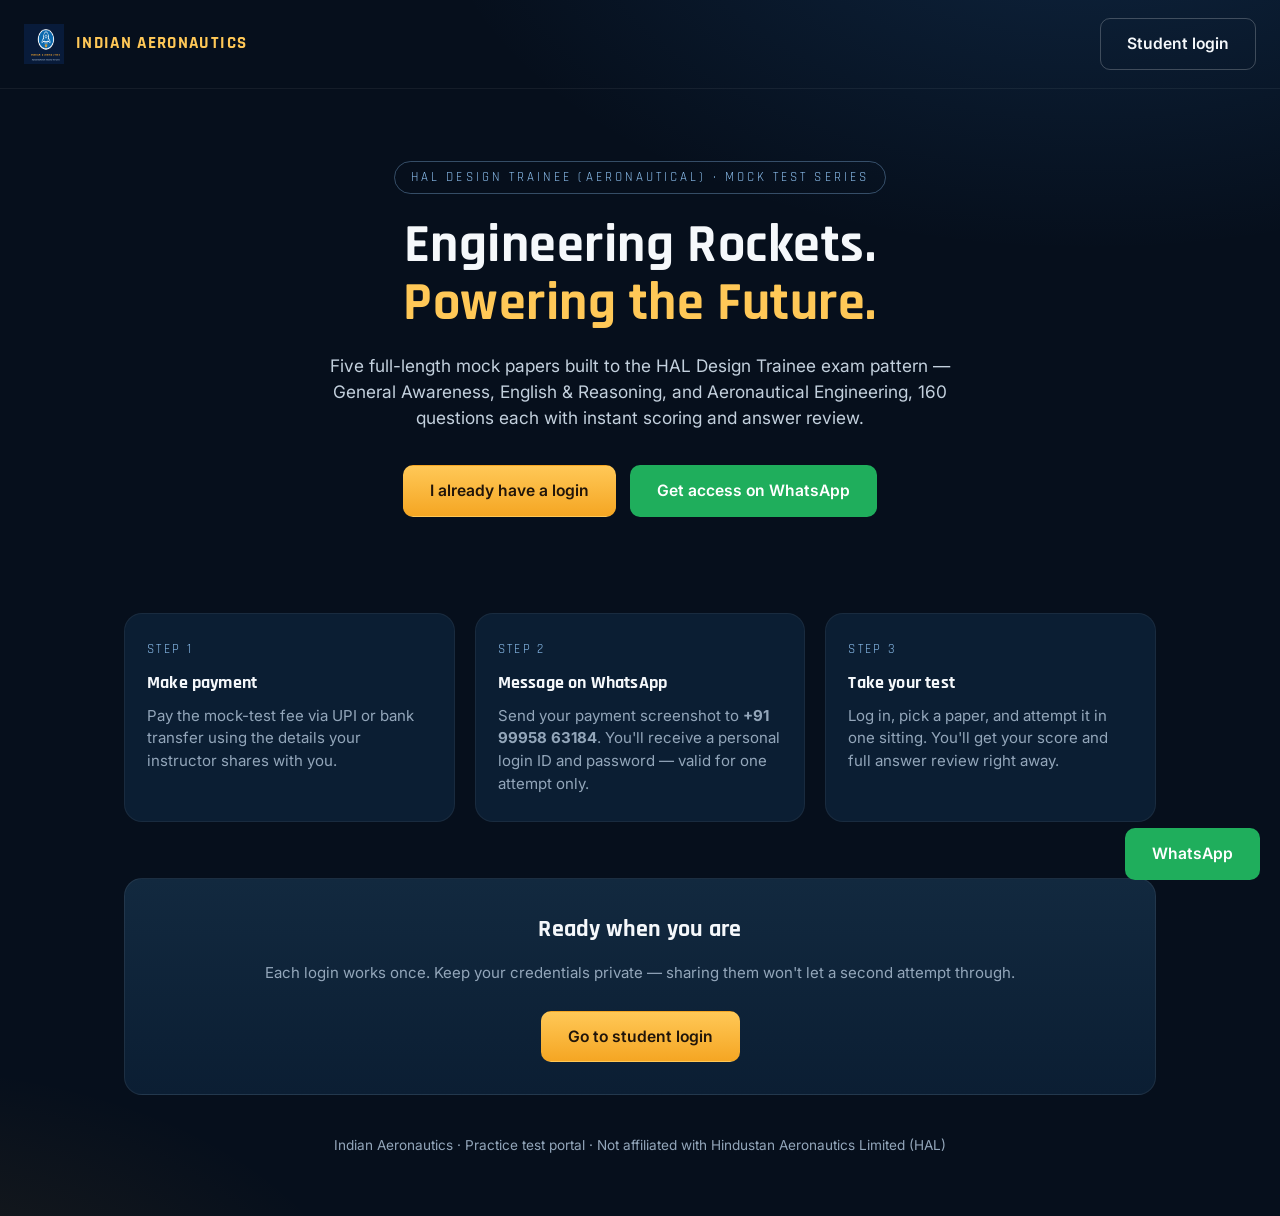
==== index.html @ 5b1483c2 "Initial HAL DT mock test portal" ====
<!DOCTYPE html>
<html lang="en">
<head>
<meta charset="UTF-8" />
<meta name="viewport" content="width=device-width, initial-scale=1.0" />
<title>Indian Aeronautics — HAL Design Trainee Mock Test Portal</title>
<link rel="icon" href="assets/logo.png" />
<link rel="preconnect" href="https://fonts.googleapis.com">
<link href="https://fonts.googleapis.com/css2?family=Rajdhani:wght@600;700&family=Inter:wght@400;500;600&display=swap" rel="stylesheet">
<link rel="stylesheet" href="css/style.css" />
</head>
<body>

<div class="topbar">
  <a class="brand" href="index.html">
    <img src="assets/logo.png" alt="Indian Aeronautics logo" />
    <span class="brand-name">INDIAN AERONAUTICS</span>
  </a>
  <a class="btn btn-outline" href="login.html">Student login</a>
</div>

<section class="shell hero">
  <span class="eyebrow">HAL Design Trainee (Aeronautical) · Mock Test Series</span>
  <h1>Engineering Rockets.<br><span>Powering the Future.</span></h1>
  <p class="lede">
    Five full-length mock papers built to the HAL Design Trainee exam pattern —
    General Awareness, English &amp; Reasoning, and Aeronautical Engineering,
    160 questions each with instant scoring and answer review.
  </p>
  <div class="hero-actions">
    <a class="btn btn-primary" href="login.html">I already have a login</a>
    <a class="btn btn-whatsapp" id="waHero" href="#" target="_blank" rel="noopener">
      Get access on WhatsApp
    </a>
  </div>
</section>

<section class="shell">
  <div class="steps">
    <div class="step">
      <div class="step-index">STEP 1</div>
      <h3>Make payment</h3>
      <p>Pay the mock-test fee via UPI or bank transfer using the details your instructor shares with you.</p>
    </div>
    <div class="step">
      <div class="step-index">STEP 2</div>
      <h3>Message on WhatsApp</h3>
      <p>Send your payment screenshot to <strong id="waNumberText">+91 99958 63184</strong>. You'll receive a personal login ID and password — valid for one attempt only.</p>
    </div>
    <div class="step">
      <div class="step-index">STEP 3</div>
      <h3>Take your test</h3>
      <p>Log in, pick a paper, and attempt it in one sitting. You'll get your score and full answer review right away.</p>
    </div>
  </div>
</section>

<section class="shell">
  <div class="card text-center">
    <h2 class="panel-title">Ready when you are</h2>
    <p class="panel-sub">Each login works once. Keep your credentials private — sharing them won't let a second attempt through.</p>
    <div class="hero-actions" style="margin-top:0;">
      <a class="btn btn-primary" href="login.html">Go to student login</a>
    </div>
  </div>
</section>

<footer class="site-footer">
  Indian Aeronautics · Practice test portal · Not affiliated with Hindustan Aeronautics Limited (HAL)
</footer>

<a class="wa-float btn btn-whatsapp" id="waFloat" href="#" target="_blank" rel="noopener" aria-label="Contact on WhatsApp">
  WhatsApp
</a>

<script>
  const WA_NUMBER = "919995863184"; // country code + number, no spaces or plus sign
  const waLink = `https://wa.me/${WA_NUMBER}?text=${encodeURIComponent("Hi, I'd like access to the Indian Aeronautics HAL DT mock test. I've made the payment.")}`;
  document.getElementById("waHero").href = waLink;
  document.getElementById("waFloat").href = waLink;
</script>
</body>
</html>
---- css/style.css ----
/* ==========================================================================
   INDIAN AERONAUTICS — TEST PORTAL
   Design tokens derived from the brand mark:
     navy field, blue instrument ring, orange flame accent.
   ========================================================================== */

:root {
  --navy-950: #060f1c;
  --navy-900: #0b1e33;
  --navy-800: #12293f;
  --navy-700: #1a3a55;
  --blue-500: #2f7fd1;
  --blue-300: #8dc0ef;
  --orange-500: #f5a623;
  --orange-400: #ffc857;
  --white: #f5f8fb;
  --gray-300: #c3d0dd;
  --gray-400: #93a6ba;
  --green-500: #33c481;
  --red-500: #e5555c;
  --radius-md: 10px;
  --radius-lg: 18px;
  --font-display: "Rajdhani", "Segoe UI", sans-serif;
  --font-body: "Inter", "Segoe UI", sans-serif;
}

* { box-sizing: border-box; }

html { scroll-behavior: smooth; }

body {
  margin: 0;
  min-height: 100vh;
  background:
    radial-gradient(1100px 620px at 85% -10%, rgba(47,127,209,0.20), transparent 60%),
    radial-gradient(900px 500px at -10% 110%, rgba(245,166,35,0.10), transparent 55%),
    var(--navy-950);
  color: var(--white);
  font-family: var(--font-body);
  line-height: 1.5;
}

h1, h2, h3, .display {
  font-family: var(--font-display);
  font-weight: 700;
  letter-spacing: 0.01em;
  margin: 0;
}

a { color: var(--blue-300); }

button, input {
  font-family: inherit;
}

/* ---- Layout shells ---- */

.shell {
  max-width: 1080px;
  margin: 0 auto;
  padding: 0 24px;
}

.topbar {
  display: flex;
  align-items: center;
  justify-content: space-between;
  padding: 18px 24px;
  border-bottom: 1px solid rgba(255,255,255,0.06);
}

.brand {
  display: flex;
  align-items: center;
  gap: 12px;
  text-decoration: none;
  color: var(--white);
}

.brand img { width: 40px; height: 40px; display: block; }

.brand-name {
  font-family: var(--font-display);
  font-weight: 700;
  font-size: 1.05rem;
  letter-spacing: 0.08em;
  color: var(--orange-400);
}

.narrow {
  max-width: 560px;
  margin: 0 auto;
}

.center-page {
  min-height: calc(100vh - 74px);
  display: flex;
  align-items: center;
  justify-content: center;
  padding: 40px 20px;
}

/* ---- Hero ---- */

.hero {
  padding: 72px 0 40px;
  text-align: center;
}

.hero .eyebrow {
  display: inline-block;
  font-family: var(--font-display);
  font-size: 0.8rem;
  letter-spacing: 0.24em;
  text-transform: uppercase;
  color: var(--blue-300);
  border: 1px solid rgba(141,192,239,0.35);
  border-radius: 999px;
  padding: 6px 16px;
  margin-bottom: 22px;
}

.hero h1 {
  font-size: clamp(2.1rem, 5vw, 3.4rem);
  line-height: 1.08;
  color: var(--white);
}

.hero h1 span { color: var(--orange-400); }

.hero p.lede {
  max-width: 620px;
  margin: 20px auto 0;
  color: var(--gray-300);
  font-size: 1.08rem;
}

.hero-actions {
  display: flex;
  gap: 14px;
  justify-content: center;
  margin-top: 34px;
  flex-wrap: wrap;
}

/* ---- Buttons ---- */

.btn {
  display: inline-flex;
  align-items: center;
  gap: 10px;
  padding: 13px 26px;
  border-radius: var(--radius-md);
  font-weight: 600;
  font-size: 0.98rem;
  text-decoration: none;
  border: 1px solid transparent;
  cursor: pointer;
  transition: transform 0.12s ease, background 0.15s ease, border-color 0.15s ease;
}

.btn:active { transform: translateY(1px); }

.btn-primary {
  background: linear-gradient(180deg, var(--orange-400), var(--orange-500));
  color: #21150a;
}
.btn-primary:hover { filter: brightness(1.06); }

.btn-outline {
  background: transparent;
  border-color: rgba(255,255,255,0.22);
  color: var(--white);
}
.btn-outline:hover { border-color: var(--blue-300); color: var(--blue-300); }

.btn-whatsapp {
  background: #1fae5c;
  color: #ffffff;
}
.btn-whatsapp:hover { filter: brightness(1.08); }

.btn-block { width: 100%; justify-content: center; }
.btn:disabled { opacity: 0.5; cursor: not-allowed; }

/* ---- Cards / panels ---- */

.card {
  background: linear-gradient(180deg, var(--navy-800), var(--navy-900));
  border: 1px solid rgba(255,255,255,0.07);
  border-radius: var(--radius-lg);
  padding: 32px;
}

.panel-title {
  font-size: 1.5rem;
  margin-bottom: 6px;
}

.panel-sub {
  color: var(--gray-400);
  font-size: 0.94rem;
  margin-bottom: 26px;
}

/* ---- How it works steps ---- */

.steps {
  display: grid;
  grid-template-columns: repeat(3, 1fr);
  gap: 20px;
  margin: 56px 0;
}

@media (max-width: 760px) {
  .steps { grid-template-columns: 1fr; }
}

.step {
  background: var(--navy-900);
  border: 1px solid rgba(255,255,255,0.06);
  border-radius: var(--radius-lg);
  padding: 26px 22px;
}

.step .step-index {
  font-family: var(--font-display);
  font-size: 0.82rem;
  letter-spacing: 0.18em;
  color: var(--blue-300);
  margin-bottom: 10px;
}

.step h3 { font-size: 1.15rem; margin-bottom: 8px; }
.step p { color: var(--gray-400); font-size: 0.94rem; margin: 0; }

/* ---- Papers grid ---- */

.papers-grid {
  display: grid;
  grid-template-columns: repeat(auto-fill, minmax(220px, 1fr));
  gap: 16px;
  margin-top: 26px;
}

.paper-card {
  background: var(--navy-900);
  border: 1px solid rgba(255,255,255,0.08);
  border-radius: var(--radius-md);
  padding: 22px;
  display: flex;
  flex-direction: column;
  gap: 6px;
}

.paper-card .paper-name { font-size: 1.15rem; font-family: var(--font-display); font-weight: 700; }
.paper-card .paper-meta { color: var(--gray-400); font-size: 0.86rem; margin-bottom: 12px; }

/* ---- Forms ---- */

.field { margin-bottom: 18px; text-align: left; }

.field label {
  display: block;
  font-size: 0.86rem;
  color: var(--gray-300);
  margin-bottom: 7px;
  letter-spacing: 0.02em;
}

.field input {
  width: 100%;
  padding: 12px 14px;
  border-radius: var(--radius-md);
  border: 1px solid rgba(255,255,255,0.14);
  background: var(--navy-950);
  color: var(--white);
  font-size: 1rem;
  outline: none;
  transition: border-color 0.15s ease;
}

.field input:focus { border-color: var(--blue-500); }

.form-error {
  background: rgba(229,85,92,0.12);
  border: 1px solid rgba(229,85,92,0.4);
  color: #ffb3b6;
  padding: 10px 14px;
  border-radius: var(--radius-md);
  font-size: 0.9rem;
  margin-bottom: 18px;
  display: none;
}

.form-error.visible { display: block; }

/* ---- Exam runner ---- */

.exam-topbar {
  position: sticky;
  top: 0;
  z-index: 10;
  display: flex;
  align-items: center;
  justify-content: space-between;
  gap: 16px;
  padding: 14px 24px;
  background: rgba(6,15,28,0.92);
  backdrop-filter: blur(6px);
  border-bottom: 1px solid rgba(255,255,255,0.08);
}

.gauge-wrap { display: flex; align-items: center; gap: 12px; }

.gauge { position: relative; width: 56px; height: 56px; }
.gauge svg { transform: rotate(-90deg); }
.gauge-track { stroke: rgba(255,255,255,0.1); }
.gauge-fill { stroke: var(--orange-400); transition: stroke-dashoffset 1s linear; }
.gauge-time {
  position: absolute; inset: 0;
  display: flex; align-items: center; justify-content: center;
  font-family: var(--font-display);
  font-size: 0.68rem;
  font-weight: 700;
}

.exam-progress-label { font-size: 0.86rem; color: var(--gray-400); }

.runway {
  display: flex;
  gap: 3px;
  padding: 10px 24px;
  overflow-x: auto;
}

.runway .tick {
  flex: 0 0 auto;
  width: 9px;
  height: 20px;
  border-radius: 2px;
  background: rgba(255,255,255,0.09);
  cursor: pointer;
  border: none;
  padding: 0;
}
.runway .tick.answered { background: var(--blue-500); }
.runway .tick.current { background: var(--orange-400); }
.runway .tick.flagged { outline: 2px solid var(--orange-500); outline-offset: 1px; }

.exam-body {
  max-width: 760px;
  margin: 0 auto;
  padding: 40px 24px 120px;
}

.section-tag {
  display: inline-block;
  font-family: var(--font-display);
  font-size: 0.78rem;
  letter-spacing: 0.16em;
  text-transform: uppercase;
  color: var(--blue-300);
  margin-bottom: 14px;
}

.question-text {
  font-size: 1.28rem;
  line-height: 1.45;
  margin-bottom: 28px;
}

.options { display: flex; flex-direction: column; gap: 12px; }

.option {
  display: flex;
  align-items: flex-start;
  gap: 14px;
  padding: 16px 18px;
  border-radius: var(--radius-md);
  border: 1px solid rgba(255,255,255,0.12);
  background: var(--navy-900);
  cursor: pointer;
  transition: border-color 0.12s ease, background 0.12s ease;
}

.option:hover { border-color: var(--blue-500); }
.option.selected { border-color: var(--orange-400); background: rgba(245,166,35,0.08); }

.option .opt-letter {
  flex: 0 0 auto;
  width: 28px; height: 28px;
  border-radius: 50%;
  border: 1px solid rgba(255,255,255,0.25);
  display: flex; align-items: center; justify-content: center;
  font-family: var(--font-display);
  font-weight: 700;
  font-size: 0.85rem;
}
.option.selected .opt-letter { background: var(--orange-400); color: #21150a; border-color: var(--orange-400); }

.exam-nav {
  position: fixed;
  bottom: 0; left: 0; right: 0;
  display: flex;
  justify-content: center;
  gap: 12px;
  padding: 16px 24px;
  background: rgba(6,15,28,0.94);
  backdrop-filter: blur(6px);
  border-top: 1px solid rgba(255,255,255,0.08);
}

/* ---- Results ---- */

.score-hero {
  text-align: center;
  padding: 40px 0 20px;
}

.score-ring { position: relative; width: 180px; height: 180px; margin: 0 auto 20px; }
.score-ring svg { transform: rotate(-90deg); }
.score-ring-track { stroke: rgba(255,255,255,0.08); }
.score-ring-fill { stroke: var(--orange-400); }
.score-ring-label {
  position: absolute; inset: 0;
  display: flex; flex-direction: column; align-items: center; justify-content: center;
}
.score-ring-label .num { font-family: var(--font-display); font-size: 2.2rem; font-weight: 700; }
.score-ring-label .den { color: var(--gray-400); font-size: 0.85rem; }

.breakdown {
  display: grid;
  grid-template-columns: repeat(3, 1fr);
  gap: 14px;
  margin: 30px 0;
}
@media (max-width: 640px) { .breakdown { grid-template-columns: 1fr; } }

.breakdown .b-card {
  background: var(--navy-900);
  border: 1px solid rgba(255,255,255,0.08);
  border-radius: var(--radius-md);
  padding: 18px;
  text-align: center;
}
.breakdown .b-card .b-score { font-family: var(--font-display); font-size: 1.6rem; font-weight: 700; }
.breakdown .b-card .b-label { color: var(--gray-400); font-size: 0.82rem; margin-top: 4px; }

.review-item {
  border: 1px solid rgba(255,255,255,0.08);
  border-radius: var(--radius-md);
  padding: 18px 20px;
  margin-bottom: 12px;
  background: var(--navy-900);
}
.review-item .q { margin-bottom: 10px; }
.review-item .row { font-size: 0.92rem; padding: 3px 0; color: var(--gray-300); }
.review-item .row.correct { color: var(--green-500); }
.review-item .row.incorrect { color: var(--red-500); }
.review-item .row.unanswered { color: var(--gray-400); font-style: italic; }

/* ---- Footer ---- */

footer.site-footer {
  text-align: center;
  color: var(--gray-400);
  font-size: 0.85rem;
  padding: 40px 20px 60px;
}

.wa-float {
  position: fixed;
  right: 20px;
  bottom: 20px;
  z-index: 20;
}

.muted { color: var(--gray-400); }
.small { font-size: 0.86rem; }
.mt-24 { margin-top: 24px; }
.mt-32 { margin-top: 32px; }
.text-center { text-align: center; }
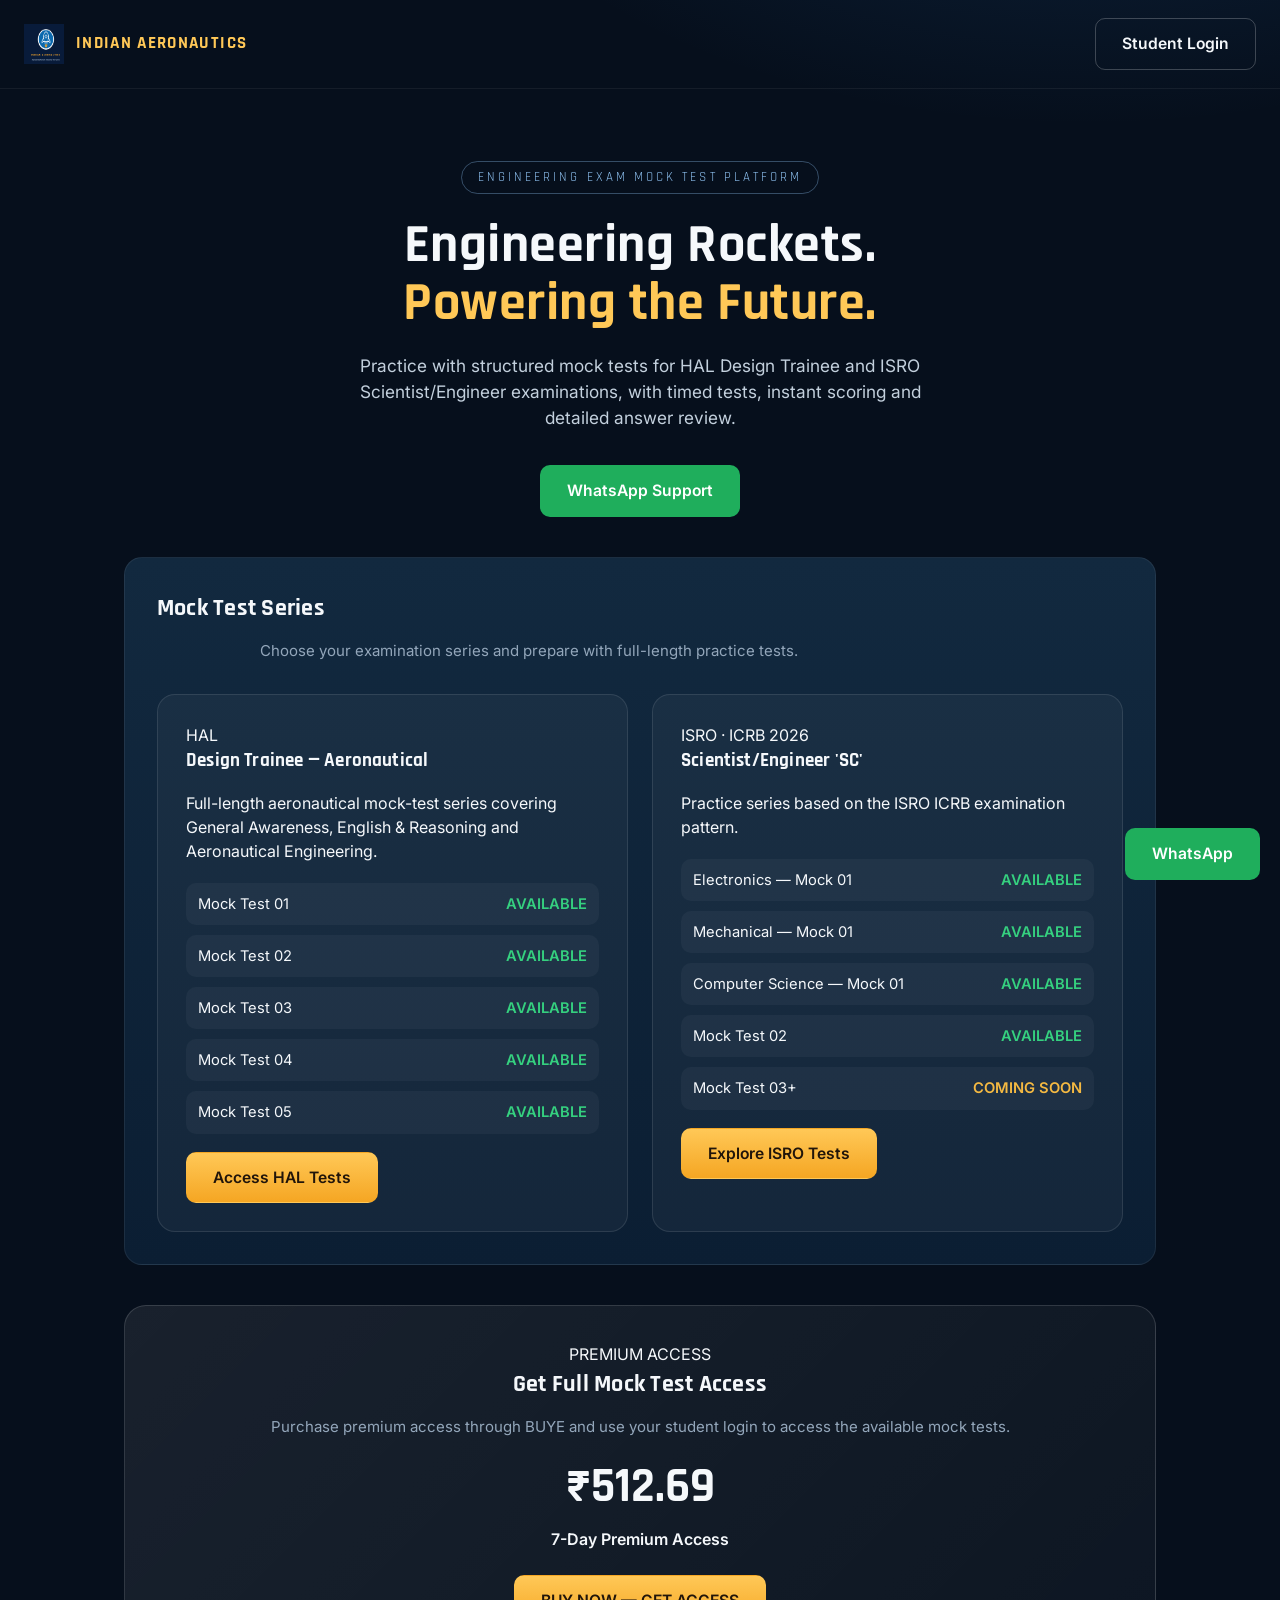
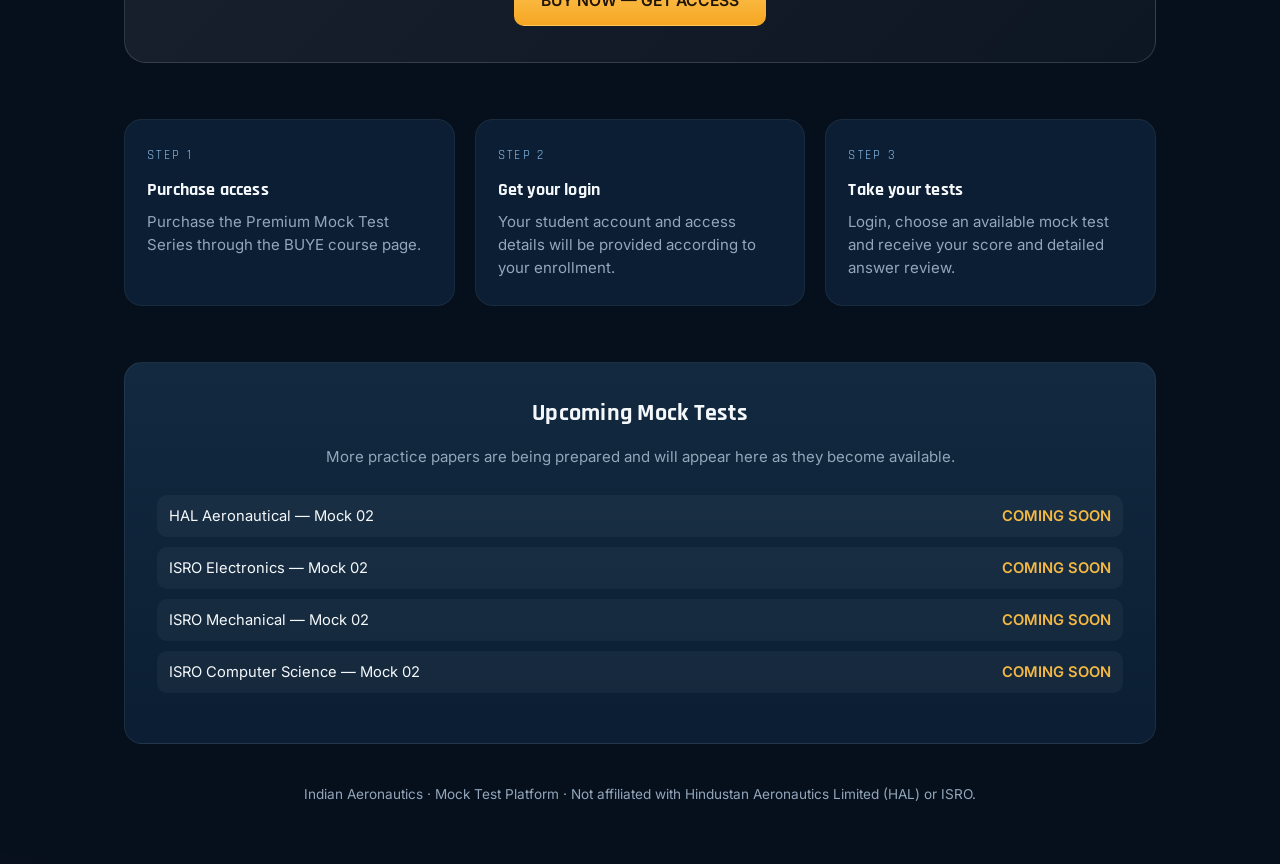
==== commit 54ed9813: "Deploy unified HAL and ISRO portal" ====
--- a/index.html
+++ b/index.html
@@ -1,14 +1,111 @@
-<!DOCTYPE html>
+﻿<!DOCTYPE html>
 <html lang="en">
 <head>
 <meta charset="UTF-8" />
 <meta name="viewport" content="width=device-width, initial-scale=1.0" />
-<title>Indian Aeronautics — HAL Design Trainee Mock Test Portal</title>
+
+<title>Indian Aeronautics — HAL & ISRO Mock Test Portal</title>
+
 <link rel="icon" href="assets/logo.png" />
+
 <link rel="preconnect" href="https://fonts.googleapis.com">
 <link href="https://fonts.googleapis.com/css2?family=Rajdhani:wght@600;700&family=Inter:wght@400;500;600&display=swap" rel="stylesheet">
+
 <link rel="stylesheet" href="css/style.css" />
+
+<style>
+.series-grid {
+  display: grid;
+  grid-template-columns: repeat(auto-fit, minmax(280px, 1fr));
+  gap: 24px;
+  margin-top: 32px;
+}
+
+.series-card {
+  padding: 28px;
+  border-radius: 18px;
+  border: 1px solid rgba(255,255,255,.10);
+  background: rgba(255,255,255,.04);
+}
+
+.series-card h3 {
+  margin-bottom: 10px;
+}
+
+.series-card p {
+  margin-bottom: 20px;
+}
+
+.status-list {
+  display: grid;
+  gap: 10px;
+  margin: 18px 0;
+}
+
+.status-item {
+  display: flex;
+  justify-content: space-between;
+  align-items: center;
+  gap: 12px;
+  padding: 10px 12px;
+  border-radius: 10px;
+  background: rgba(255,255,255,.04);
+  font-size: .92rem;
+}
+
+.available {
+  color: #35d07f;
+  font-weight: 600;
+}
+
+.upcoming {
+  color: #f4b942;
+  font-weight: 600;
+}
+
+.premium-card {
+  margin-top: 40px;
+  padding: 36px;
+  text-align: center;
+  border-radius: 22px;
+  border: 1px solid rgba(255,255,255,.14);
+  background: linear-gradient(135deg, rgba(255,255,255,.08), rgba(255,255,255,.03));
+}
+
+.price {
+  font-family: Rajdhani, sans-serif;
+  font-size: 3rem;
+  font-weight: 700;
+  margin: 12px 0 4px;
+}
+
+.validity {
+  margin-bottom: 24px;
+  font-weight: 600;
+}
+
+.portal-note {
+  max-width: 760px;
+  margin: 14px auto 0;
+}
+
+.login-strip {
+  margin-top: 24px;
+  text-align: center;
+}
+
+@media (max-width: 600px) {
+  .premium-card {
+    padding: 26px 18px;
+  }
+
+  .price {
+    font-size: 2.4rem;
+  }
+}
+</style>
 </head>
+
 <body>
 
 <div class="topbar">
@@ -16,68 +113,370 @@
     <img src="assets/logo.png" alt="Indian Aeronautics logo" />
     <span class="brand-name">INDIAN AERONAUTICS</span>
   </a>
-  <a class="btn btn-outline" href="login.html">Student login</a>
+
+  <a class="btn btn-outline" href="login.html">
+    Student Login
+  </a>
 </div>
 
+
+<!-- HERO -->
+
 <section class="shell hero">
-  <span class="eyebrow">HAL Design Trainee (Aeronautical) · Mock Test Series</span>
-  <h1>Engineering Rockets.<br><span>Powering the Future.</span></h1>
+
+  <span class="eyebrow">
+    ENGINEERING EXAM MOCK TEST PLATFORM
+  </span>
+
+  <h1>
+    Engineering Rockets.<br>
+    <span>Powering the Future.</span>
+  </h1>
+
   <p class="lede">
-    Five full-length mock papers built to the HAL Design Trainee exam pattern —
-    General Awareness, English &amp; Reasoning, and Aeronautical Engineering,
-    160 questions each with instant scoring and answer review.
+    Practice with structured mock tests for HAL Design Trainee
+    and ISRO Scientist/Engineer examinations, with timed tests,
+    instant scoring and detailed answer review.
   </p>
+
   <div class="hero-actions">
-    <a class="btn btn-primary" href="login.html">I already have a login</a>
-    <a class="btn btn-whatsapp" id="waHero" href="#" target="_blank" rel="noopener">
-      Get access on WhatsApp
+
+    
+
+    <a
+      class="btn btn-whatsapp"
+      id="waHero"
+      href="#"
+      target="_blank"
+      rel="noopener"
+    >
+      WhatsApp Support
     </a>
+
   </div>
+
 </section>
 
+
+<!-- TEST SERIES -->
+
 <section class="shell">
+
+  <div class="card">
+
+    <h2 class="panel-title">
+      Mock Test Series
+    </h2>
+
+    <p class="panel-sub portal-note">
+      Choose your examination series and prepare with
+      full-length practice tests.
+    </p>
+
+
+    <div class="series-grid">
+
+
+      <!-- HAL -->
+
+      <div class="series-card">
+
+        <span class="eyebrow">
+          HAL
+        </span>
+
+        <h3>
+          Design Trainee — Aeronautical
+        </h3>
+
+        <p>
+          Full-length aeronautical mock-test series covering
+          General Awareness, English & Reasoning and
+          Aeronautical Engineering.
+        </p>
+
+        <div class="status-list">
+
+          <div class="status-item">
+            <span>Mock Test 01</span>
+            <span class="available">AVAILABLE</span>
+          </div>
+
+          <div class="status-item">
+            <span>Mock Test 02</span><span class="available">AVAILABLE</span>
+          </div>
+
+          <div class="status-item">
+            <span>Mock Test 03</span><span class="available">AVAILABLE</span>
+          </div>
+
+          <div class="status-item">
+            <span>Mock Test 04</span><span class="available">AVAILABLE</span>
+          </div>
+
+          <div class="status-item">
+            <span>Mock Test 05</span><span class="available">AVAILABLE</span>
+          </div>
+
+        </div>
+
+        <a class="btn btn-primary" href="login.html">
+          Access HAL Tests
+        </a>
+
+      </div>
+
+
+      <!-- ISRO -->
+
+      <div class="series-card">
+
+        <span class="eyebrow">
+          ISRO · ICRB 2026
+        </span>
+
+        <h3>
+          Scientist/Engineer 'SC'
+        </h3>
+
+        <p>
+          Practice series based on the ISRO ICRB
+          examination pattern.
+        </p>
+
+        <div class="status-list">
+
+          <div class="status-item">
+            <span>Electronics — Mock 01</span>
+            <span class="available">AVAILABLE</span>
+          </div>
+
+          <div class="status-item">
+            <span>Mechanical — Mock 01</span>
+            <span class="available">AVAILABLE</span>
+          </div>
+
+          <div class="status-item">
+            <span>Computer Science — Mock 01</span>
+            <span class="available">AVAILABLE</span>
+          </div>
+
+          <div class="status-item">
+            <span>Mock Test 02</span><span class="available">AVAILABLE</span>
+          </div>
+
+          <div class="status-item">
+            <span>Mock Test 03+</span>
+            <span class="upcoming">COMING SOON</span>
+          </div>
+
+        </div>
+
+        <a
+          class="btn btn-primary"
+          href="isro-mock-tests/"
+        >
+          Explore ISRO Tests
+        </a>
+
+      </div>
+
+    </div>
+
+  </div>
+
+</section>
+
+
+<!-- PREMIUM ACCESS -->
+
+<section class="shell">
+
+  <div class="premium-card">
+
+    <span class="eyebrow">
+      PREMIUM ACCESS
+    </span>
+
+    <h2 class="panel-title">
+      Get Full Mock Test Access
+    </h2>
+
+    <p class="panel-sub portal-note">
+      Purchase premium access through BUYE and use your
+      student login to access the available mock tests.
+    </p>
+
+    <div class="price">
+      ₹512.69
+    </div>
+
+    <div class="validity">
+      7-Day Premium Access
+    </div>
+
+    <a
+      class="btn btn-primary"
+      href="https://www.buye.online/wlp/course-phpat-1788258235079"
+      target="_blank"
+      rel="noopener"
+    >
+      BUY NOW — GET ACCESS
+    </a>
+
+    
+
+  </div>
+
+</section>
+
+
+<!-- HOW IT WORKS -->
+
+<section class="shell">
+
   <div class="steps">
+
     <div class="step">
-      <div class="step-index">STEP 1</div>
-      <h3>Make payment</h3>
-      <p>Pay the mock-test fee via UPI or bank transfer using the details your instructor shares with you.</p>
-    </div>
+
+      <div class="step-index">
+        STEP 1
+      </div>
+
+      <h3>
+        Purchase access
+      </h3>
+
+      <p>
+        Purchase the Premium Mock Test Series through
+        the BUYE course page.
+      </p>
+
+    </div>
+
+
     <div class="step">
-      <div class="step-index">STEP 2</div>
-      <h3>Message on WhatsApp</h3>
-      <p>Send your payment screenshot to <strong id="waNumberText">+91 99958 63184</strong>. You'll receive a personal login ID and password — valid for one attempt only.</p>
-    </div>
+
+      <div class="step-index">
+        STEP 2
+      </div>
+
+      <h3>
+        Get your login
+      </h3>
+
+      <p>
+        Your student account and access details will be
+        provided according to your enrollment.
+      </p>
+
+    </div>
+
+
     <div class="step">
-      <div class="step-index">STEP 3</div>
-      <h3>Take your test</h3>
-      <p>Log in, pick a paper, and attempt it in one sitting. You'll get your score and full answer review right away.</p>
-    </div>
+
+      <div class="step-index">
+        STEP 3
+      </div>
+
+      <h3>
+        Take your tests
+      </h3>
+
+      <p>
+        Login, choose an available mock test and receive
+        your score and detailed answer review.
+      </p>
+
+    </div>
+
   </div>
+
 </section>
 
+
+<!-- UPCOMING -->
+
 <section class="shell">
+
   <div class="card text-center">
-    <h2 class="panel-title">Ready when you are</h2>
-    <p class="panel-sub">Each login works once. Keep your credentials private — sharing them won't let a second attempt through.</p>
-    <div class="hero-actions" style="margin-top:0;">
-      <a class="btn btn-primary" href="login.html">Go to student login</a>
-    </div>
+
+    <h2 class="panel-title">
+      Upcoming Mock Tests
+    </h2>
+
+    <p class="panel-sub">
+      More practice papers are being prepared and will
+      appear here as they become available.
+    </p>
+
+    <div class="status-list">
+
+      <div class="status-item">
+        <span>HAL Aeronautical — Mock 02</span>
+        <span class="upcoming">COMING SOON</span>
+      </div>
+
+      <div class="status-item">
+        <span>ISRO Electronics — Mock 02</span>
+        <span class="upcoming">COMING SOON</span>
+      </div>
+
+      <div class="status-item">
+        <span>ISRO Mechanical — Mock 02</span>
+        <span class="upcoming">COMING SOON</span>
+      </div>
+
+      <div class="status-item">
+        <span>ISRO Computer Science — Mock 02</span>
+        <span class="upcoming">COMING SOON</span>
+      </div>
+
+    </div>
+
   </div>
+
 </section>
 
+
 <footer class="site-footer">
-  Indian Aeronautics · Practice test portal · Not affiliated with Hindustan Aeronautics Limited (HAL)
+
+  Indian Aeronautics · Mock Test Platform ·
+  Not affiliated with Hindustan Aeronautics Limited (HAL)
+  or ISRO.
+
 </footer>
 
-<a class="wa-float btn btn-whatsapp" id="waFloat" href="#" target="_blank" rel="noopener" aria-label="Contact on WhatsApp">
+
+<a
+  class="wa-float btn btn-whatsapp"
+  id="waFloat"
+  href="#"
+  target="_blank"
+  rel="noopener"
+  aria-label="Contact on WhatsApp"
+>
   WhatsApp
 </a>
 
+
 <script>
-  const WA_NUMBER = "919995863184"; // country code + number, no spaces or plus sign
-  const waLink = `https://wa.me/${WA_NUMBER}?text=${encodeURIComponent("Hi, I'd like access to the Indian Aeronautics HAL DT mock test. I've made the payment.")}`;
-  document.getElementById("waHero").href = waLink;
-  document.getElementById("waFloat").href = waLink;
+
+const WA_NUMBER = "919995863184";
+
+const waMessage =
+  "Hi, I'd like information about the Indian Aeronautics mock test series.";
+
+const waLink =
+  `https://wa.me/${WA_NUMBER}?text=${encodeURIComponent(waMessage)}`;
+
+document.getElementById("waHero").href = waLink;
+document.getElementById("waFloat").href = waLink;
+
 </script>
+
 </body>
 </html>
+
+
+
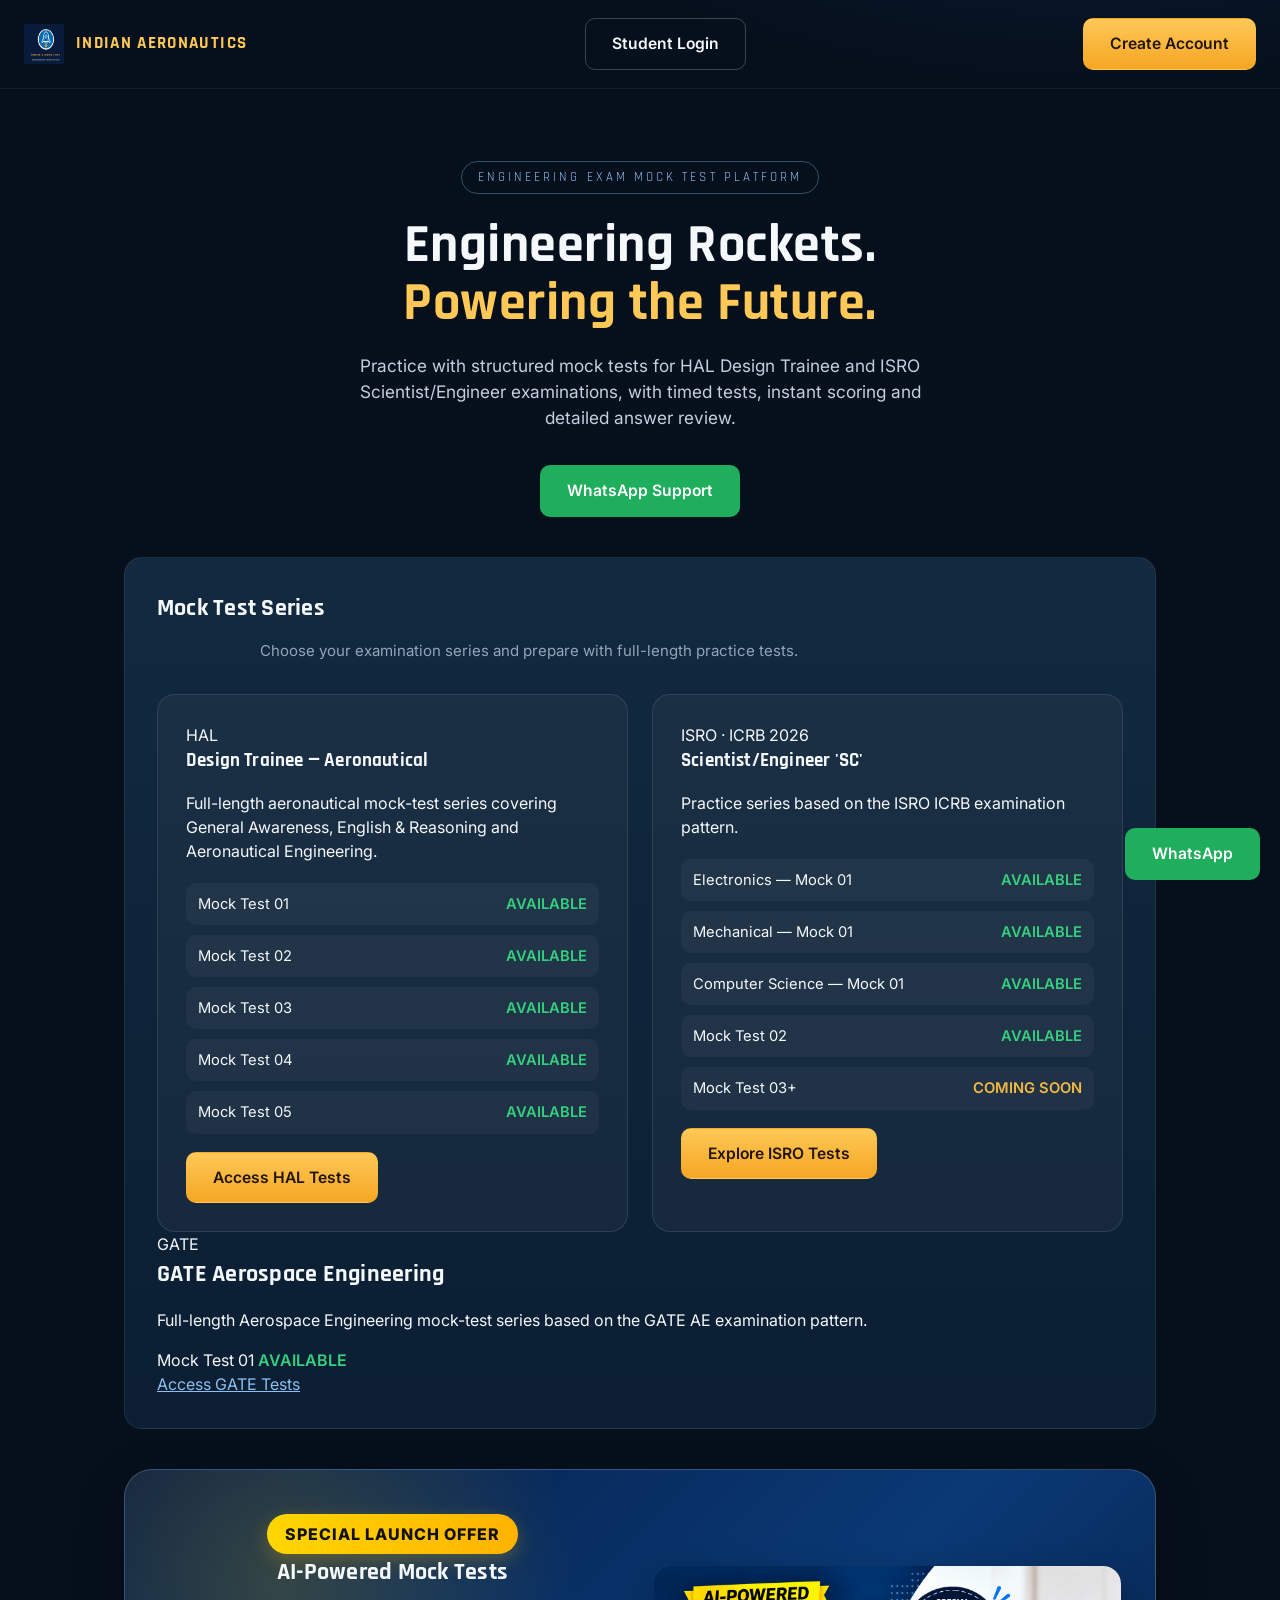
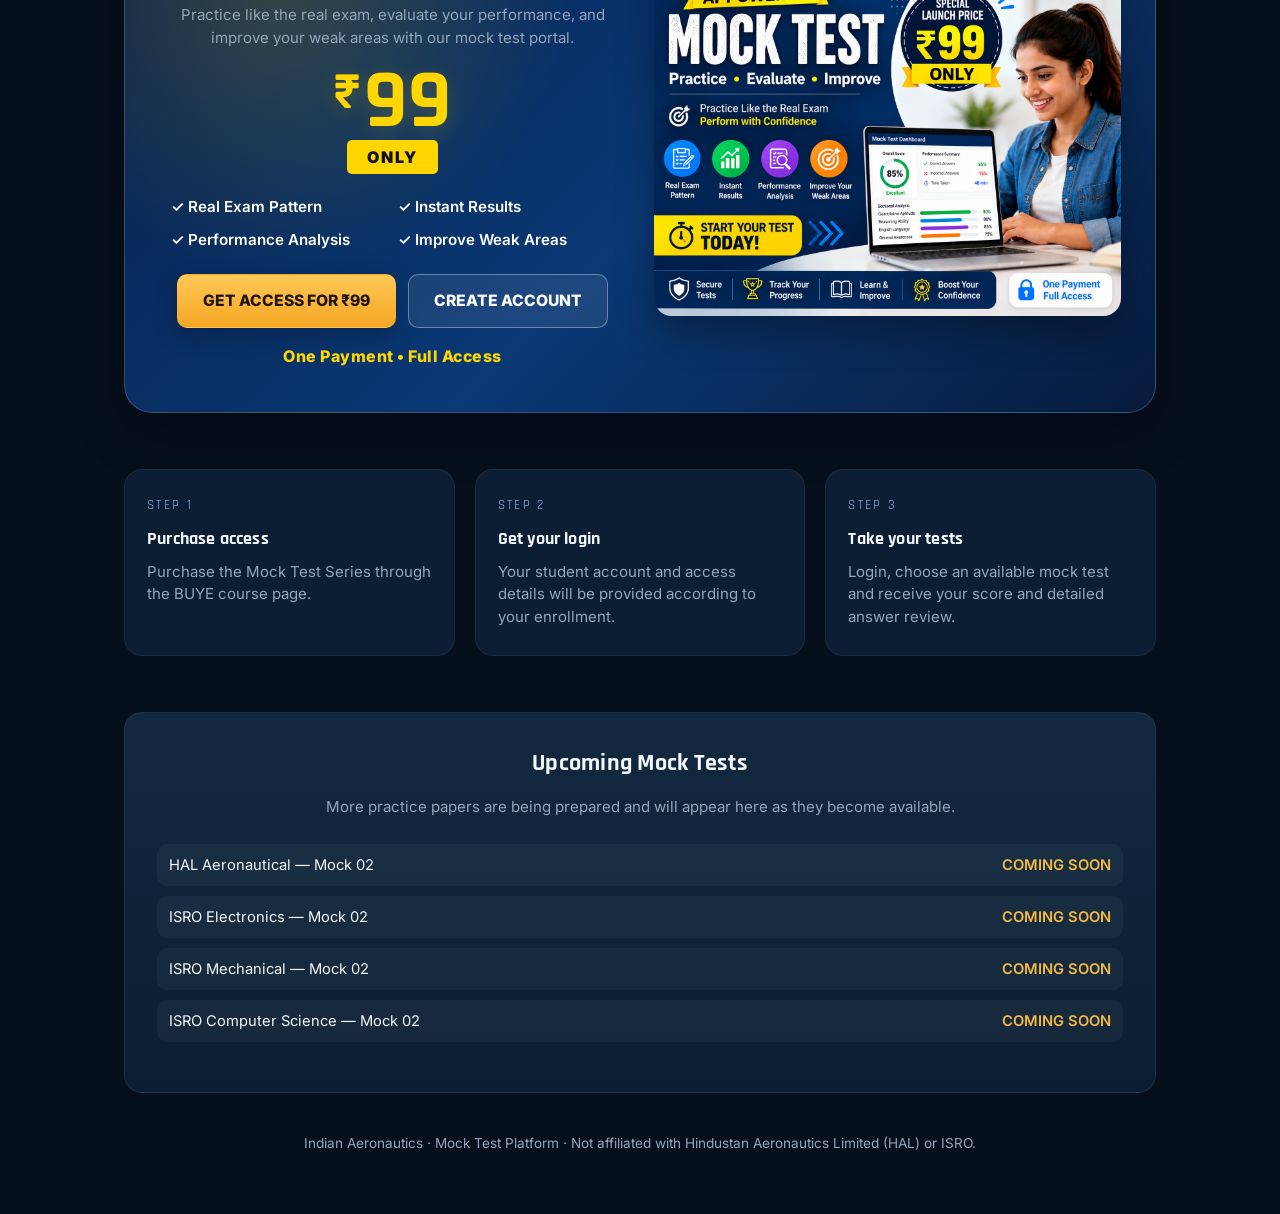
==== commit 259f9180: "feat: add GATE to homepage" ====
--- a/index.html
+++ b/index.html
@@ -65,23 +65,129 @@
 
 .premium-card {
   margin-top: 40px;
-  padding: 36px;
+  padding: 0;
   text-align: center;
-  border-radius: 22px;
-  border: 1px solid rgba(255,255,255,.14);
-  background: linear-gradient(135deg, rgba(255,255,255,.08), rgba(255,255,255,.03));
-}
-
-.price {
+  border-radius: 28px;
+  overflow: hidden;
+  border: 1px solid rgba(255,255,255,.18);
+  background:
+    radial-gradient(circle at 15% 20%, rgba(255,215,0,.18), transparent 30%),
+    linear-gradient(135deg, #061d46, #0a3975 55%, #071b3d);
+  box-shadow: 0 18px 50px rgba(0,0,0,.28);
+}
+
+.offer-content {
+  display: grid;
+  grid-template-columns: 1fr 1fr;
+  align-items: center;
+  gap: 28px;
+  padding: 34px;
+}
+
+.offer-text {
+  padding: 10px 12px;
+}
+
+.offer-eyebrow {
+  display: inline-block;
+  padding: 8px 18px;
+  border-radius: 999px;
+  background: linear-gradient(90deg, #ffd600, #ffb300);
+  color: #111;
+  font-weight: 800;
+  letter-spacing: 1px;
+  box-shadow: 0 6px 18px rgba(255,193,7,.25);
+}
+
+.offer-price {
+  margin-top: 12px;
   font-family: Rajdhani, sans-serif;
-  font-size: 3rem;
-  font-weight: 700;
-  margin: 12px 0 4px;
-}
-
-.validity {
-  margin-bottom: 24px;
+  font-size: 5.2rem;
+  line-height: 1;
+  font-weight: 800;
+  color: #ffd600;
+  text-shadow: 0 5px 20px rgba(255,214,0,.18);
+}
+
+.offer-price .currency {
+  font-size: 3.4rem;
+  vertical-align: 18px;
+  margin-right: 3px;
+}
+
+.offer-only {
+  display: inline-block;
+  margin-top: -4px;
+  padding: 5px 20px;
+  border-radius: 5px;
+  background: #ffd600;
+  color: #111;
+  font-size: 1rem;
+  font-weight: 900;
+  letter-spacing: 2px;
+}
+
+.offer-benefits {
+  display: grid;
+  grid-template-columns: 1fr 1fr;
+  gap: 10px;
+  margin: 22px auto;
+  max-width: 560px;
+  text-align: left;
+}
+
+.offer-benefits span {
+  font-size: .95rem;
   font-weight: 600;
+  color: #fff;
+}
+
+.offer-buttons {
+  display: flex;
+  justify-content: center;
+  align-items: center;
+  gap: 12px;
+  flex-wrap: wrap;
+  margin-top: 20px;
+}
+
+.offer-button {
+  font-weight: 800;
+  padding: 14px 25px;
+  box-shadow: 0 8px 22px rgba(0,0,0,.22);
+}
+
+.btn-secondary {
+  display: inline-block;
+  padding: 14px 25px;
+  border-radius: 10px;
+  text-decoration: none;
+  font-weight: 800;
+  color: #fff;
+  border: 1px solid rgba(255,255,255,.35);
+  background: rgba(255,255,255,.08);
+}
+
+.offer-note {
+  margin-top: 16px;
+  color: #ffd600;
+  font-weight: 800;
+  letter-spacing: .5px;
+}
+
+.offer-image-wrap {
+  display: flex;
+  align-items: center;
+  justify-content: center;
+}
+
+.offer-image {
+  display: block;
+  width: 100%;
+  max-width: 620px;
+  height: auto;
+  border-radius: 18px;
+  box-shadow: 0 16px 38px rgba(0,0,0,.32);
 }
 
 .portal-note {
@@ -94,13 +200,46 @@
   text-align: center;
 }
 
+@media (max-width: 800px) {
+  .offer-content {
+    grid-template-columns: 1fr;
+    padding: 24px 18px;
+  }
+
+  .offer-text {
+    padding: 4px;
+  }
+
+  .offer-price {
+    font-size: 4rem;
+  }
+
+  .offer-price .currency {
+    font-size: 2.7rem;
+  }
+
+  .offer-image {
+    max-width: 100%;
+  }
+}
+
 @media (max-width: 600px) {
   .premium-card {
-    padding: 26px 18px;
-  }
-
-  .price {
-    font-size: 2.4rem;
+    border-radius: 20px;
+  }
+
+  .offer-benefits {
+    grid-template-columns: 1fr;
+    text-align: center;
+  }
+
+  .offer-buttons {
+    flex-direction: column;
+  }
+
+  .offer-buttons .btn {
+    width: 100%;
+    box-sizing: border-box;
   }
 }
 </style>
@@ -116,7 +255,7 @@
 
   <a class="btn btn-outline" href="login.html">
     Student Login
-  </a>
+  </a> <a class="btn btn-primary" href="register.html">Create Account</a>
 </div>
 
 
@@ -282,49 +421,110 @@
       </div>
 
     </div>
+<!-- GATE Aerospace Engineering -->
+<div class="exam-card gate-card">
+    <div class="exam-card-content">
+        <div class="exam-code">GATE</div>
+        <h2>GATE Aerospace Engineering</h2>
+
+        <p>
+            Full-length Aerospace Engineering mock-test series
+            based on the GATE AE examination pattern.
+        </p>
+
+        <div class="mock-list">
+            <div class="mock-item">
+                <span>Mock Test 01</span>
+                <span class="available">AVAILABLE</span>
+            </div>
+        </div>
+
+        <a href="gate-login.html" class="exam-button">
+            Access GATE Tests
+        </a>
+    </div>
+</div>
+<!-- END GATE Aerospace Engineering -->
+
 
   </div>
 
 </section>
 
 
-<!-- PREMIUM ACCESS -->
+<!-- ₹99 MOCK TEST ACCESS -->
 
 <section class="shell">
 
-  <div class="premium-card">
-
-    <span class="eyebrow">
-      PREMIUM ACCESS
-    </span>
-
-    <h2 class="panel-title">
-      Get Full Mock Test Access
-    </h2>
-
-    <p class="panel-sub portal-note">
-      Purchase premium access through BUYE and use your
-      student login to access the available mock tests.
-    </p>
-
-    <div class="price">
-      ₹512.69
+  <div class="premium-card offer-card">
+
+    <div class="offer-content">
+
+      <div class="offer-text">
+
+        <span class="eyebrow offer-eyebrow">
+          SPECIAL LAUNCH OFFER
+        </span>
+
+        <h2 class="panel-title">
+          AI-Powered Mock Tests
+        </h2>
+
+        <p class="panel-sub portal-note">
+          Practice like the real exam, evaluate your performance,
+          and improve your weak areas with our mock test portal.
+        </p>
+
+        <div class="offer-price">
+          <span class="currency">₹</span>99
+        </div>
+
+        <div class="offer-only">
+          ONLY
+        </div>
+
+        <div class="offer-benefits">
+          <span>✓ Real Exam Pattern</span>
+          <span>✓ Instant Results</span>
+          <span>✓ Performance Analysis</span>
+          <span>✓ Improve Weak Areas</span>
+        </div>
+
+        <div class="offer-buttons">
+
+          <a
+            class="btn btn-primary offer-button"
+            href="https://www.buye.online/wlp/course-phpat-1788258235079"
+            target="_blank"
+            rel="noopener"
+          >
+            GET ACCESS FOR ₹99
+          </a>
+
+          <a
+            class="btn btn-secondary"
+            href="register.html"
+          >
+            CREATE ACCOUNT
+          </a>
+
+        </div>
+
+        <div class="offer-note">
+          One Payment • Full Access
+        </div>
+
+      </div>
+
+      <div class="offer-image-wrap">
+        <img
+          src="assets/mock-test-99.png"
+          alt="AI-Powered Mock Tests - Special Launch Price ₹99"
+          class="offer-image"
+        />
+      </div>
+
     </div>
-
-    <div class="validity">
-      7-Day Premium Access
-    </div>
-
-    <a
-      class="btn btn-primary"
-      href="https://www.buye.online/wlp/course-phpat-1788258235079"
-      target="_blank"
-      rel="noopener"
-    >
-      BUY NOW — GET ACCESS
-    </a>
-
-    
 
   </div>
 
@@ -348,7 +548,7 @@
       </h3>
 
       <p>
-        Purchase the Premium Mock Test Series through
+        Purchase the Mock Test Series through
         the BUYE course page.
       </p>
 
@@ -480,3 +680,6 @@
 
 
 
+
+
+
